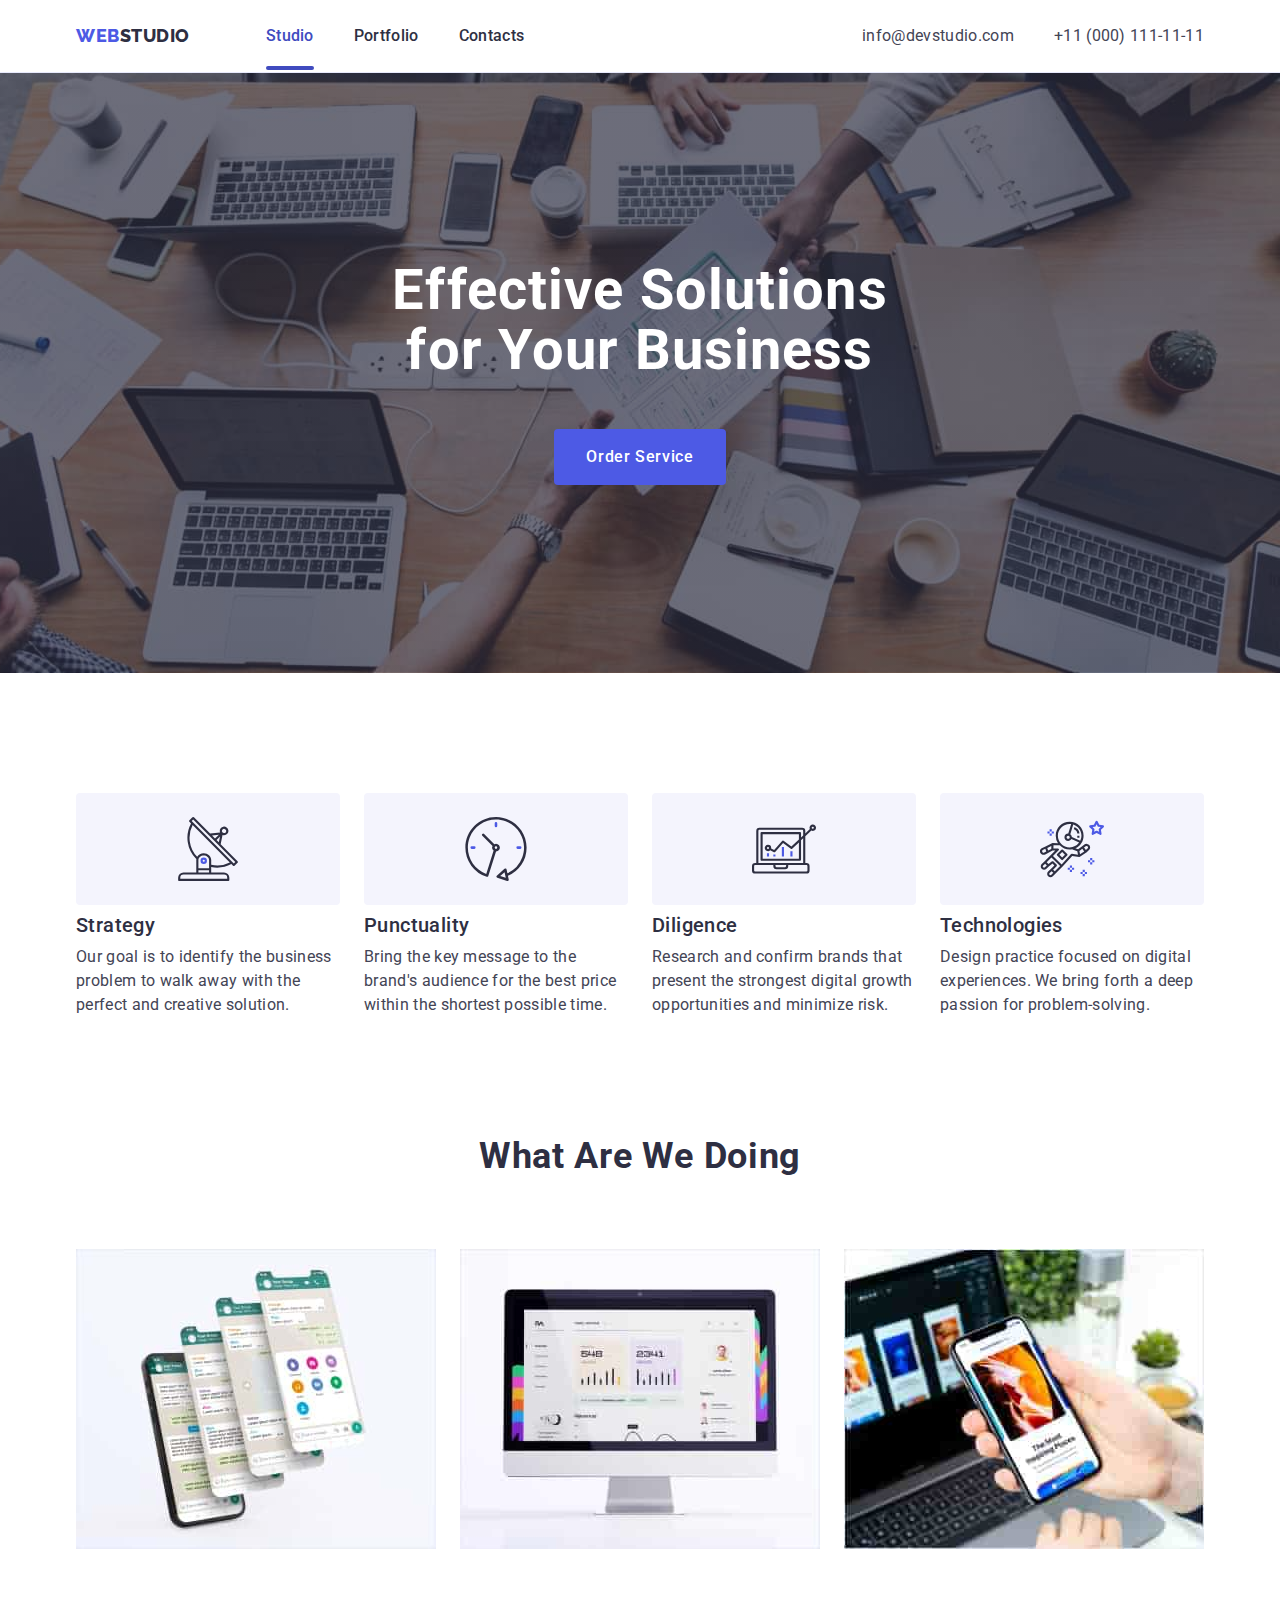
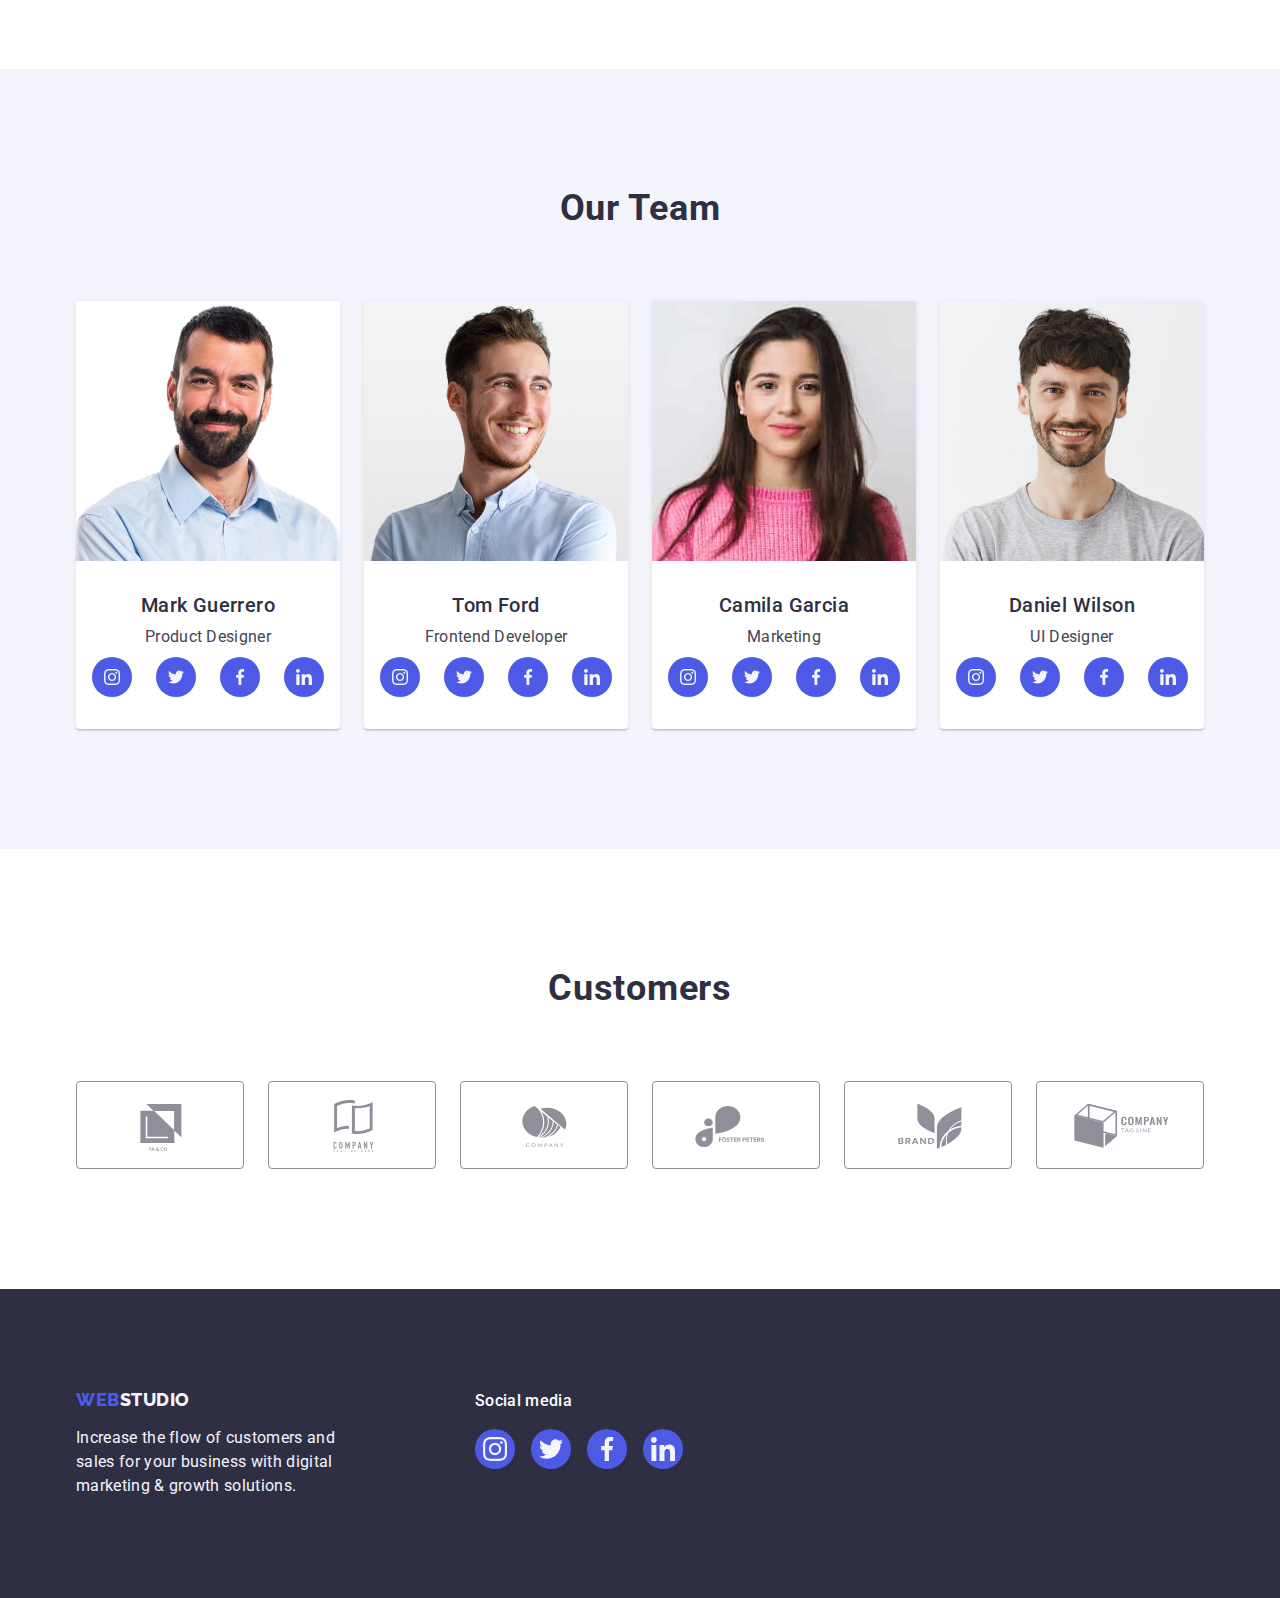
==== index.html @ 55351c13 "Initial commit" ====
<!DOCTYPE html>
<html lang="en">
  <head>
    <meta charset="utf-8" />
    <meta name="description" content="Effective solutions for business" />
    <link rel="preconnect" href="https://fonts.googleapis.com" />
    <link rel="preconnect" href="https://fonts.gstatic.com" crossorigin />
    <link
      href="https://fonts.googleapis.com/css2?family=Raleway:wght@800&family=Roboto:wght@400;500;700;900&display=swap"
      rel="stylesheet"
    />
    <link
      rel="stylesheet"
      href="https://cdnjs.cloudflare.com/ajax/libs/modern-normalize/2.0.0/modern-normalize.min.css"
    />
    <link rel="stylesheet" href="./css/styles.css" />
    <title>Solutions for effective business</title>
  </head>
  <!--Header section-->
  <body class="page">
    <header class="header">
      <div class="header-container container">
        <nav class="header-nav">
          <a class="header-logo link" href="./index.html"
            >Web<span class="header-logo-span">Studio</span></a
          >
          <ul class="header-list list">
            <li class="header-item">
              <a class="header-link link active" href="./index.html">Studio</a>
            </li>
            <li class="header-item">
              <a class="header-link link" href="./portfolio.html">Portfolio</a>
            </li>
            <li class="header-item">
              <a class="header-link link" href="">Contacts</a>
            </li>
          </ul>
        </nav>
        <address class="address">
          <ul class="address-list list">
            <li class="address-item">
              <a class="header-contact link" href="mailto:info@devstudio.com"
                >info@devstudio.com</a
              >
            </li>
            <li class="address-item link">
              <a class="header-contact link" href="tel:+110001111111"
                >+11 (000) 111-11-11</a
              >
            </li>
          </ul>
        </address>
      </div>
    </header>
    <!--Main block-->
    <main class="main">
      <!--Hero section-->
      <section class="section hero">
        <div class="hero-container container">
          <h1 class="hero-title">
            Effective Solutions <br />for Your Business
          </h1>
          <button class="hero-btn" type="button" data-modal-open>
            Order Service
          </button>
        </div>
      </section>
      <!--Benefits section-->
      <section class="section benefits">
        <div class="container">
          <h2 hidden class="visually-hidden">Features</h2>
          <ul class="benefits-list list">
            <li class="benefits-item">
              <div class="block">
                <svg class="benefits-icon" width="64" height="64">
                  <use href="./images/icons.svg#icon-antenna"></use>
                </svg>
              </div>
              <h3 class="benefits-title">Strategy</h3>
              <p class="benefits-text">
                Our goal is to identify the business problem to walk away with
                the perfect and creative solution.
              </p>
            </li>
            <li class="benefits-item">
              <div class="block">
                <svg class="benefits-icon" width="64" height="64">
                  <use href="./images/icons.svg#icon-clock"></use>
                </svg>
              </div>
              <h3 class="benefits-title">Punctuality</h3>
              <p class="benefits-text">
                Bring the key message to the brand's audience for the best price
                within the shortest possible time.
              </p>
            </li>
            <li class="benefits-item">
              <div class="block">
                <svg class="benefits-icon" width="64" height="64">
                  <use href="./images/icons.svg#icon-diagram"></use>
                </svg>
              </div>
              <h3 class="benefits-title">Diligence</h3>
              <p class="benefits-text">
                Research and confirm brands that present the strongest digital
                growth opportunities and minimize risk.
              </p>
            </li>
            <li class="benefits-item">
              <div class="block">
                <svg class="benefits-icon" width="64" height="64">
                  <use href="./images/icons.svg#icon-astronaut"></use>
                </svg>
              </div>
              <h3 class="benefits-title">Technologies</h3>
              <p class="benefits-text">
                Design practice focused on digital experiences. We bring forth a
                deep passion for problem-solving.
              </p>
            </li>
          </ul>
        </div>
      </section>
      <!--Tech section-->
      <section class="section tech">
        <div class="container">
          <h2 class="tech-title">What are we doing</h2>
          <ul class="tech-list list">
            <li class="tech-item">
              <img
                class="tech-img"
                src="./images/technologies/img-1.jpg"
                alt="An open window in the computer"
                width="360"
              />
            </li>
            <li class="tech-item">
              <img
                class="tech-img"
                src="./images/technologies/img-2.jpg"
                alt="Open functions on the phone"
                width="360"
              />
            </li>
            <li class="tech-item">
              <img
                class="tech-img"
                src="./images/technologies/img-3.jpg"
                alt="An open program on the phone"
                width="360"
              />
            </li>
          </ul>
        </div>
      </section>
      <!--Team section-->
      <section class="section team">
        <div class="container">
          <h2 class="team-title">Our Team</h2>
          <ul class="team-list list">
            <li class="team-item">
              <img
                class="team-img"
                src="./images/teamcards/img-1.jpg"
                alt="The portrait of product designer"
                width="264"
              />
              <div class="card-name">
                <h3 class="team-name">Mark Guerrero</h3>
                <p class="team-text">Product Designer</p>
                <ul class="networks-list list">
                  <li class="networks-item">
                    <a href="" class="networks-link">
                      <svg class="networks-icon" width="16" height="16">
                        <use href="./images/icons.svg#icon-instagram"></use>
                      </svg>
                    </a>
                  </li>
                  <li class="networks-item">
                    <a href="" class="networks-link">
                      <svg class="networks-icon" width="16" height="16">
                        <use href="./images/icons.svg#icon-twitter"></use>
                      </svg>
                    </a>
                  </li>
                  <li class="networks-item">
                    <a href="" class="networks-link">
                      <svg class="networks-icon" width="16" height="16">
                        <use href="./images/icons.svg#icon-facebook"></use>
                      </svg>
                    </a>
                  </li>
                  <li class="networks-item">
                    <a href="" class="networks-link">
                      <svg class="networks-icon" width="16" height="16">
                        <use href="./images/icons.svg#icon-linkedin"></use>
                      </svg>
                    </a>
                  </li>
                </ul>
              </div>
            </li>
            <li class="team-item">
              <img
                class="team-img"
                src="./images/teamcards/img-2.jpg"
                alt="The portrait of frontend developer"
                width="264"
              />
              <div class="card-name">
                <h3 class="team-name">Tom Ford</h3>
                <p class="team-text">Frontend Developer</p>
                <ul class="networks-list list">
                  <li class="networks-item">
                    <a href="" class="networks-link">
                      <svg class="networks-icon" width="16" height="16">
                        <use href="./images/icons.svg#icon-instagram"></use>
                      </svg>
                    </a>
                  </li>
                  <li class="networks-item">
                    <a href="" class="networks-link">
                      <svg class="networks-icon" width="16" height="16">
                        <use href="./images/icons.svg#icon-twitter"></use>
                      </svg>
                    </a>
                  </li>
                  <li class="networks-item">
                    <a href="" class="networks-link">
                      <svg class="networks-icon" width="16" height="16">
                        <use href="./images/icons.svg#icon-facebook"></use>
                      </svg>
                    </a>
                  </li>
                  <li class="networks-item">
                    <a href="" class="networks-link">
                      <svg class="networks-icon" width="16" height="16">
                        <use href="./images/icons.svg#icon-linkedin"></use>
                      </svg>
                    </a>
                  </li>
                </ul>
              </div>
            </li>
            <li class="team-item">
              <img
                class="team-img"
                src="./images/teamcards/img-3.jpg"
                alt="The portrait of a marketing employee"
                width="264"
              />
              <div class="card-name">
                <h3 class="team-name">Camila Garcia</h3>
                <p class="team-text">Marketing</p>
                <ul class="networks-list list">
                  <li class="networks-item">
                    <a href="" class="networks-link">
                      <svg class="networks-icon" width="16" height="16">
                        <use href="./images/icons.svg#icon-instagram"></use>
                      </svg>
                    </a>
                  </li>
                  <li class="networks-item">
                    <a href="" class="networks-link">
                      <svg class="networks-icon" width="16" height="16">
                        <use href="./images/icons.svg#icon-twitter"></use>
                      </svg>
                    </a>
                  </li>
                  <li class="networks-item">
                    <a href="" class="networks-link">
                      <svg class="networks-icon" width="16" height="16">
                        <use href="./images/icons.svg#icon-facebook"></use>
                      </svg>
                    </a>
                  </li>
                  <li class="networks-item">
                    <a href="" class="networks-link">
                      <svg class="networks-icon" width="16" height="16">
                        <use href="./images/icons.svg#icon-linkedin"></use>
                      </svg>
                    </a>
                  </li>
                </ul>
              </div>
            </li>
            <li class="team-item">
              <img
                class="team-img"
                src="./images/teamcards/img-4.jpg"
                alt="The portrait of UI designer"
                width="264"
              />
              <div class="card-name">
                <h3 class="team-name">Daniel Wilson</h3>
                <p class="team-text">UI Designer</p>
                <ul class="networks-list list">
                  <li class="networks-item">
                    <a href="" class="networks-link">
                      <svg class="networks-icon" width="16" height="16">
                        <use href="./images/icons.svg#icon-instagram"></use>
                      </svg>
                    </a>
                  </li>
                  <li class="networks-item">
                    <a href="" class="networks-link">
                      <svg class="networks-icon" width="16" height="16">
                        <use href="./images/icons.svg#icon-twitter"></use>
                      </svg>
                    </a>
                  </li>
                  <li class="networks-item">
                    <a href="" class="networks-link">
                      <svg class="networks-icon" width="16" height="16">
                        <use href="./images/icons.svg#icon-facebook"></use>
                      </svg>
                    </a>
                  </li>
                  <li class="networks-item">
                    <a href="" class="networks-link">
                      <svg class="networks-icon" width="16" height="16">
                        <use href="./images/icons.svg#icon-linkedin"></use>
                      </svg>
                    </a>
                  </li>
                </ul>
              </div>
            </li>
          </ul>
        </div>
      </section>
      <!--Clients section-->
      <section class="clients-section">
        <div class="clients-container container">
          <h2 class="clients-title">Customers</h2>
          <ul class="clients-list list">
            <li class="clients-item">
              <a class="clients-link" href="" aria-label="Logo 1">
                <svg class="clients-icon" width="104" height="56">
                  <use href="./images/icons.svg#icon-logo-1"></use>
                </svg>
              </a>
            </li>
            <li class="clients-item">
              <a class="clients-link" href="" aria-label="Logo 2">
                <svg class="clients-icon" width="104" height="56">
                  <use href="./images/icons.svg#icon-logo-2"></use>
                </svg>
              </a>
            </li>
            <li class="clients-item">
              <a class="clients-link" href="" aria-label="Logo 3">
                <svg class="clients-icon" width="104" height="56">
                  <use href="./images/icons.svg#icon-logo-3"></use>
                </svg>
              </a>
            </li>
            <li class="clients-item">
              <a class="clients-link" href="" aria-label="Logo 4">
                <svg class="clients-icon" width="104" height="56">
                  <use href="./images/icons.svg#icon-logo-4"></use>
                </svg>
              </a>
            </li>
            <li class="clients-item">
              <a class="clients-link" href="" aria-label="Logo 5">
                <svg class="clients-icon" width="104" height="56">
                  <use href="./images/icons.svg#icon-logo-5"></use>
                </svg>
              </a>
            </li>
            <li class="clients-item">
              <a class="clients-link" href="" aria-label="Logo 6">
                <svg class="clients-icon" width="104" height="56">
                  <use href="./images/icons.svg#icon-logo-6"></use>
                </svg>
              </a>
            </li>
          </ul>
        </div>
      </section>
    </main>
    <!--Footer section-->
    <footer class="footer">
      <div class="footer-container container">
        <div class="logo-container">
          <a class="footer-logo link" href="./index.html"
            >Web<span class="footer-logo-span">Studio</span>
          </a>
          <p class="footer-text">
            Increase the flow of customers and sales for your business with
            digital marketing & growth solutions.
          </p>
        </div>
        <div class="container">
          <p class="social-text">Social media</p>
          <ul class="footer-list list">
            <li class="footer-item">
              <a href="" class="footer-link">
                <svg class="footer-icon" width="24" height="24">
                  <use href="./images/icons.svg#icon-instagram"></use>
                </svg>
              </a>
            </li>
            <li class="footer-item">
              <a href="" class="footer-link">
                <svg class="footer-icon" width="24" height="24">
                  <use href="./images/icons.svg#icon-twitter"></use>
                </svg>
              </a>
            </li>
            <li class="footer-item">
              <a href="" class="footer-link">
                <svg class="footer-icon" width="24" height="24">
                  <use href="./images/icons.svg#icon-facebook"></use>
                </svg>
              </a>
            </li>
            <li class="footer-item">
              <a href="" class="footer-link">
                <svg class="footer-icon" width="24" height="24">
                  <use href="./images/icons.svg#icon-linkedin"></use>
                </svg>
              </a>
            </li>
          </ul>
        </div>
      </div>
    </footer>
    <!--Modal section-->
    <div class="backdrop is-hidden" data-modal>
      <div class="modal">
        <button class="modal-btn" type="button" data-modal-close>
          <svg class="modal-icon" width="8" height="8">
            <use href="./images/icons.svg#icon-close"></use>
          </svg>
        </button>
        <strong class="modal-caption"
          >Leave your contacts and we will call you back</strong
        >
        <form class="modal-form" name="review_form">
          <label class="modal-form-field">
            <span class="modal-form-label">Name</span>
            <input class="modal-form-input" type="text" name="user_name" />
          </label>
          <label class="modal-form-field">
            <span class="modal-form-label">Phone</span>
            <input class="modal-form-input" type="tel" name="user_phone" />
          </label>
          <label class="modal-form-field">
            <span class="modal-form-label">Email</span> 
            <input class="modal-form-input" type="email" name="user_email" />
          </label>  
        <button type="submit">Send</button> 
      </div>
      
      </form>
    </div>
    <script src="./js/modal.js"></script>
  </body>
</html>
---- css/styles.css ----
:root {
    --main-dark-cl: #434455;
    --main-white-bgd:#FFFFFF;
    --bright-blue-cl: #4D5AE5; 
    --dark-title-cl: #2E2F42;
    --dark-blue-bgd: #404bbf;
    --simple-white-cl: #F4F4FD;
    --border-white-cl: #e7e9fc;
    --lights-late-cl: #8E8F99;
    --networks-cl: #31d0aa;
    --modal-bdg: #fcfcfc;
  
}

/* Common styles */

body {
    font-family: "Roboto", sans-serif;
    color: var(--main-dark-cl);
    background-color: var(--main-white-bgd);
    font-size: 16px;
    line-height: 1.5;
}
   /* Reset */
h1,h2,h3,h4,h5,h6,p,ul {
    margin: 0;
}   
img {
    display: block;
    max-width: 100%;
    height: auto;
}

.list {
    list-style: none;
    margin: 0;
    padding: 0;
}
.link {
    text-decoration: none;
}
.container {
    width: 1158px;
    margin-left: auto;
    margin-right: auto;
    padding-left: 15px;
    padding-right: 15px;
}
.visually-hidden {
    position: absolute;
    width: 1px;
    height: 1px;
    margin: -1px;
    border: 0;
    padding: 0;
    white-space: nowrap;
    clip-path: inset(100%);
    clip: rect(0 0 0 0);
    overflow: hidden;
}    

/* Header styles */

.header {
    font-style: normal;
    border-bottom: 1px solid var(--border-white-cl);
    box-shadow: 0px 1px 6px 0px rgba(46, 47, 66, 0.08), 0px 1px 1px 0px rgba(46, 47, 66, 0.16), 0px 2px 1px 0px rgba(46, 47, 66, 0.08);
}
.header-container {
    display: flex;
    align-items: center;
    justify-content: space-between;
}
.header-nav {
    display: flex;
    align-items: center;
    padding: 24px 0;
}

.header-logo {
    font-family: 'Raleway', sans-serif;
    font-weight: 800;
    font-size: 18px;
    line-height: 1.17;
    letter-spacing: 0.03em;
    text-transform: uppercase;
    color: var(--bright-blue-cl);
    margin-right: 76px;
}

.header-logo-span {
    color: var(--dark-title-cl);
}
.header-list {
    display: flex;
    align-items: flex-start;
    gap: 40px;
}
.header-item {
    
}
.header-link {
    position: relative;
    font-weight: 500;
    font-size: 16px;
    line-height: 1.5;
    letter-spacing: 0.02em;
    color: var(--dark-title-cl);
    padding: 24px 0;
    transition-property: color;
    transition-duration: 250ms;
    transition-timing-function: cubic-bezier(0.4, 0, 0.2, 1);
}
.header-link.active::after {
    content: "";
    position: absolute;
    bottom: -1px;
    left: 0;
    display: block;
    width: 100%;
    height: 4px;
    background-color: var(--dark-blue-bgd);
    border-radius: 2px;
      
}
.header-link:hover,
.header-link:focus {
    color: var(--dark-blue-bgd);
} 
.active {
    color: var(--dark-blue-bgd);
}
.address {
    font-style: normal;
}
.address-list {
    display: flex;
    align-items: center;
    gap: 40px;
}

.header-contact {
    font-weight: 400;
    font-size: 16px;
    line-height: 1.5;
    letter-spacing: 0.02em;
    color: var(--main-dark-cl);
    transition-property: color;
    transition-duration: 250ms;
    transition-timing-function: cubic-bezier(0.4, 0, 0.2, 1);
}

.header-contact:hover,
.header-contact:focus {
    color: var(--dark-blue-bgd);
}


/* Hero styles */


.hero {
    max-width: 1440px;
    margin: 0 auto;
    background-color: var(--dark-title-cl);
    padding-top: 188px;
    padding-bottom: 188px;
    background-image: linear-gradient(rgba(46, 47, 66, 0.70), rgba(46, 47, 66, 0.70)), url(../images/technologies/office.jpg);
    background-repeat: no-repeat;
    background-position: center;
    background-size: cover;
}
.hero-container {
    
}

.hero-title {
    font-style: normal;
    font-weight: 700;
    font-size: 56px;
    line-height: 1.07;
    text-align: center;
    letter-spacing: 0.02em;
    color: var(--main-white-bgd);
    display: block;
    margin: 0 auto;
    margin-bottom: 48px;
    max-width: 496px;
}

.hero-btn {
    font-style: normal;
    font-weight: 500;
    font-size: 16px;
    line-height: 1.5;
    letter-spacing: 0.04em;
    background-color: var(--bright-blue-cl);
    color: var(--main-white-bgd);
    cursor: pointer;
    display: block;
    margin: 0 auto;
    min-width: 169px;
    height: 56px;
    border: none;
    border-radius: 4px;
    padding: 16px 32px;
    align-items: center;
    transition-property: background-color;
    transition-duration: 250ms;
    transition-timing-function: cubic-bezier(0.4, 0, 0.2, 1);
}
.hero-btn:hover,
.hero-btn:focus {
    background-color: var(--dark-blue-bgd);
}


/* Benefits styles */

.benefits {
    font-style: normal;
    letter-spacing: 0.02em;
    padding: 120px 0
}

.benefits-list {
    width: 100%;
    height: 100%;
    display: flex;
    justify-content: space-around;
    gap: 24px;
}

.benefits-item {
    width: calc((100% - 72px) / 4);
}

.benefits-title {
    font-weight: 500;
    font-size: 20px;
    line-height: 1.2;
    letter-spacing: 0.02em;
    color: var(--dark-title-cl);
    margin-bottom: 8px;
}

.benefits-text {
    font-weight: 400;
    font-size: 16px;
    line-height: 1.5;
}
.benefits-icon {  
    width: 64px;
    height: 64px;
}
.block {
    display: flex;
    justify-content: center;
    align-items: center;
    height: 112px;
    background-color: var(--simple-white-cl);
    border-radius: 4px;
    margin-bottom: 8px;
}

/* Tech section */

.section {}

.tech {
    padding-bottom: 120px;
}

.tech-title {
    font-style: normal;
    font-weight: 700;
    font-size: 36px;
    line-height: 1.11;
    text-align: center;
    letter-spacing: 0.02em;
    text-transform: capitalize;
    color: var(--dark-title-cl);
    margin-bottom: 72px;
}

.tech-list {
    display: flex;
    gap: 24px;
}

.tech-item {
}

.tech-img {
    gap: 24px;
}

/* Team section */

.section {}

.team {
    font-style: normal;
    background-color: var(--simple-white-cl);
    padding: 120px 0;

}

.team-title {
    font-weight: 700;
    font-size: 36px;
    line-height: 1.11;
    text-align: center;
    letter-spacing: 0.02em;
    text-transform: capitalize;
    color: var(--dark-title-cl);
    margin-bottom: 72px;
}

.team-list {
   display: flex;
   gap: 24px;
}

.team-item {
    background-color: var(--main-white-bgd);
    border-radius: 0px 0px 4px 4px;
    box-shadow: 0px 2px 1px 0px rgba(46, 47, 66, 0.08), 0px 1px 1px 0px rgba(46, 47, 66, 0.16), 0px 1px 6px 0px rgba(46, 47, 66, 0.08);
}

.team-img {
    
}

.team-name {
    font-weight: 500;
    font-size: 20px;
    line-height: 1.2;
    text-align: center;
    letter-spacing: 0.02em;
    color: var(--dark-title-cl);
    margin-bottom: 8px;
    text-align: center;
}

.team-text {
    font-weight: 400;
    font-size: 16px;
    line-height: 1.5;
    text-align: center;
    letter-spacing: 0.02em;
    text-align: center;
    margin-bottom: 8px;
}
.card-name {
    padding: 32px 0px;
}
.networks-list {
    display: flex;
    justify-content: center;
    align-items: center;
    gap: 24px;
}

.networks-item {
    width: 40px;
    height: 40px;
}

.networks-link {
    width: 100%;
    height: 100%;
    display: flex;
    align-items: center;
    justify-content: center;
    background-color: var(--bright-blue-cl);
    border-radius: 50%;
    transition: background-color 250ms cubic-bezier(0.4, 0, 0.2, 1);
}

.networks-icon {
    display: block;
    margin: 0 auto;
    fill: var(--simple-white-cl)
}
.networks-link:hover,
.networks-link:focus {
    background-color: var(--dark-blue-bgd)
}
/* Clients*/

.clients-section {
    padding: 120px 0;
}
.clients-title {
    font-weight: 700;
    font-size: 36px;
    line-height: 1.11;
    text-align: center;
    letter-spacing: 0.02em;
    text-transform: capitalize;
    color: var(--dark-title-cl);
    margin-bottom: 72px;
}
.clients-list {
    display: flex;
    justify-content: center;
    gap: 24px;
}

.clients-item {
    width: calc((100% - 120px) / 6);
    

}

.clients-link {
    color: var(--lights-late-cl);
    display: flex;
    justify-content: center;
    align-items: center;
    border-radius: 4px;
    border: 1px solid var(--lights-late-cl);
    width: 168px;
    height: 88px;
    transition: border-color 250ms cubic-bezier(0.4, 0, 0.2, 1), color 250ms cubic-bezier(0.4, 0, 0.2, 1);
}
.clients-icon {
    fill: currentColor;
}
.clients-link:hover {
    border-color: var(--dark-blue-bgd);
    color: var(--dark-blue-bgd);
}

.clients-link:focus {
    border-color: var(--dark-blue-bgd);
    color: var(--dark-blue-bgd);

}

/* Footer section */

.footer {
    background: var(--dark-title-cl);
    padding-top: 100px;
    padding-bottom: 100px;
}

.footer-container {
    display: flex;
    align-items: baseline;
    gap: 120px; 
}
.logo-container {
}
.footer-logo {
    font-family: 'Raleway', sans-serif;
    font-weight: 800;
    font-size: 18px;
    line-height: 1.17;
    letter-spacing: 0.03em;
    text-transform: uppercase;
    color: var(--bright-blue-cl);
    display: inline-block;
    margin-bottom: 16px;

}

.footer-logo-span {
    color: var(--simple-white-cl);
}

.footer-text {
    width: 264px;
    font-style: normal;
    font-weight: 400;
    font-size: 16px;
    line-height: 1.5;
    letter-spacing: 0.02em;
    color: var(--simple-white-cl);
    
}

.footer-list {
    display: flex;
    justify-content: flex-start;
    align-items: center;
    gap: 16px;
}
.social-text {
    font-size: 16px;
    font-weight: 500;
    line-height: 1.5;
    letter-spacing: 0.02em;
    color: var(--main-white-bgd);
    margin-bottom: 16px; 
}

.footer-item {
    width: 40px;
    height: 40px;
    border-radius: 50%;
}


.footer-link {
    width: 100%;
    height: 100%;
    border-radius: 50%;
    display: flex;
    align-items: center;
    justify-content: center;
    background-color: var(--bright-blue-cl);
    transition: background-color 250ms cubic-bezier(0.4, 0, 0.2, 1);
}

.footer-icon {
    fill: var(--simple-white-cl)
}
.footer-link:hover,
.footer-link:focus {
    background-color: var(--networks-cl);
}

/* App search */

.app {
    padding-top: 96px;
    padding-bottom: 120px;
}

.search {
    padding-top: 96px;
    padding-bottom: 120px;
}

.searcch-list {
   display: flex;
   align-items: center;
   justify-content: center;
   gap: 24px;
   margin-bottom: 72px;
   
}

.search-item {}

.search-btn {
    font-style: normal;
    font-weight: 500;
    font-size: 16px;
    line-height: 1.5;
    text-align: center;
    letter-spacing: 0.04em;
    color: var(--bright-blue-cl);
    background-color: var(--simple-white-cl);
    cursor: pointer;
    padding: 12px 24px;
    border: 1px solid var(--border-white-cl);
    border-radius: 4px;
    transition-property: color, background-color, border, border-radius;
    transition-duration: 250ms;
    transition-timing-function: cubic-bezier(0.4, 0, 0.2, 1);
}
.search-btn:hover,
.search-btn:focus {
    color: var(--main-white-bgd);
    background-color: var(--dark-blue-bgd);
    border: 1px solid transparent;
    border-radius: 4px;
}


.app-list {
    display: flex;
    flex-wrap: wrap;
    row-gap: 48px;
    column-gap: 24px;
}

.app-item {
    width: calc((100% - 48px) / 3);
}

.app-content {
    padding: 32px 16px;
    border: 1px solid var(--border-white-cl);
    border-top: none;
}

.app-title {
    font-style: normal;
    font-weight: 500;
    font-size: 20px;
    line-height: 1.2;
    letter-spacing: 0.02em;
    color: var(--dark-title-cl);
    margin-bottom: 8px;
}

.app-text {
    font-style: normal;
    font-weight: 400;
    font-size: 16px;
    line-height: 1.5;
    letter-spacing: 0.02em;
    color: var(--main-dark-cl);
}
/* Overlay */
.wrapper {
    position: relative;
    overflow: hidden;
    
}

.app-img {}

.overlay {
    position: absolute;
    top:0;
    left:0;
    width: 100%;
    height: 100%;
    color: var(--simple-white-cl);
    background: var(--bright-blue-cl);
    font-size: 16px;
    font-style: normal;
    font-weight: 400;
    line-height: 24px;
    letter-spacing: 0.32px;
    padding: 40px 32px 164px;
    transform: translateY(100%);
    transition: transform 250ms cubic-bezier(0.4, 0, 0.2, 1);
    
}
.app-item:hover .overlay {
    transform: translateY(0);
}

/* Modal styles */
.backdrop {
    position: fixed;
    top: 0;
    left: 0;
    width: 100%;
    height: 100%;
    background-color:rgba(46, 47, 66, 0.4);
    transition: opacity 250ms cubic-bezier(0.4, 0, 0.2, 1), visibility 250ms cubic-bezier(0.4, 0, 0.2, 1);
}
.backdrop.is-hidden {
    opacity: 0;
    visibility: hidden;
    pointer-events: none;
}

.modal {
    padding: 72px 24px 24px;
    position: absolute;
    top: 50%;
    left :50%;
    width: 408px;
    min-height: 584px;
    flex-shrink: 0;
    border-radius: 4px;
    background-color: var(--modal-bdg);
    box-shadow: 0px 2px 1px 0px rgba(0, 0, 0, 0.20), 0px 1px 3px 0px rgba(0, 0, 0, 0.12), 0px 1px 1px 0px rgba(0, 0, 0, 0.14);
    transform: translateX(-50%) translateY(-50%);
    transition: transform 250ms cubic-bezier(0.4, 0, 0.2, 1);
    
}
.modal-btn{
    position: absolute;
    top: 24px;
    right: 24px;
    display: flex;
    justify-content: center;
    align-items: center;
    width: 24px;
    height: 24px;
    padding: 0;
    cursor: pointer;
    border-radius: 50%;
    border: 1px solid rgba(0, 0, 0, 0.10);
    background-color: var(--border-white-cl);
    transition: background-color 250ms cubic-bezier(0.4, 0, 0.2, 1), border 250ms cubic-bezier(0.4, 0, 0.2, 1);
}
.modal-btn:hover,
.modal-btn:focus {
    background-color: var(--dark-blue-bgd);
    border: none;
}
.modal-btn:hover,
.modal-btn:focus {
    fill: var(--main-white-bgd);
}
.modal-icon {
    stroke: var(--dark-title-cl);
    transition: fill 250ms cubic-bezier(0.4, 0, 0.2, 1);
}
.modal-caption {
    display: block;
    width: 360px;
    margin-bottom: 16px;;
    color: var(--dark-title-cl);
    text-align: center;
    font-style: normal;
    font-weight: 500;
    line-height: 1.5;
    letter-spacing: 0.32px;
}

.modal-form {
    
}

.modal-form-field {
    display: block;
    margin-bottom: 8px;
}

.modal-form-label {
    display: block;
    margin-bottom: 4px;
    color: var(--lights-late-cl);
    font-size: 12px;
    font-style: normal;
    font-weight: 400;
    line-height: 1.1;
    letter-spacing: 0.48px;
}

.modal-form-input {
    width: 100%;
    height: 40px;
    outline: transparent;
    border-radius: 4px;
    border: 1px solid rgba(46, 47, 66, 0.40);
}
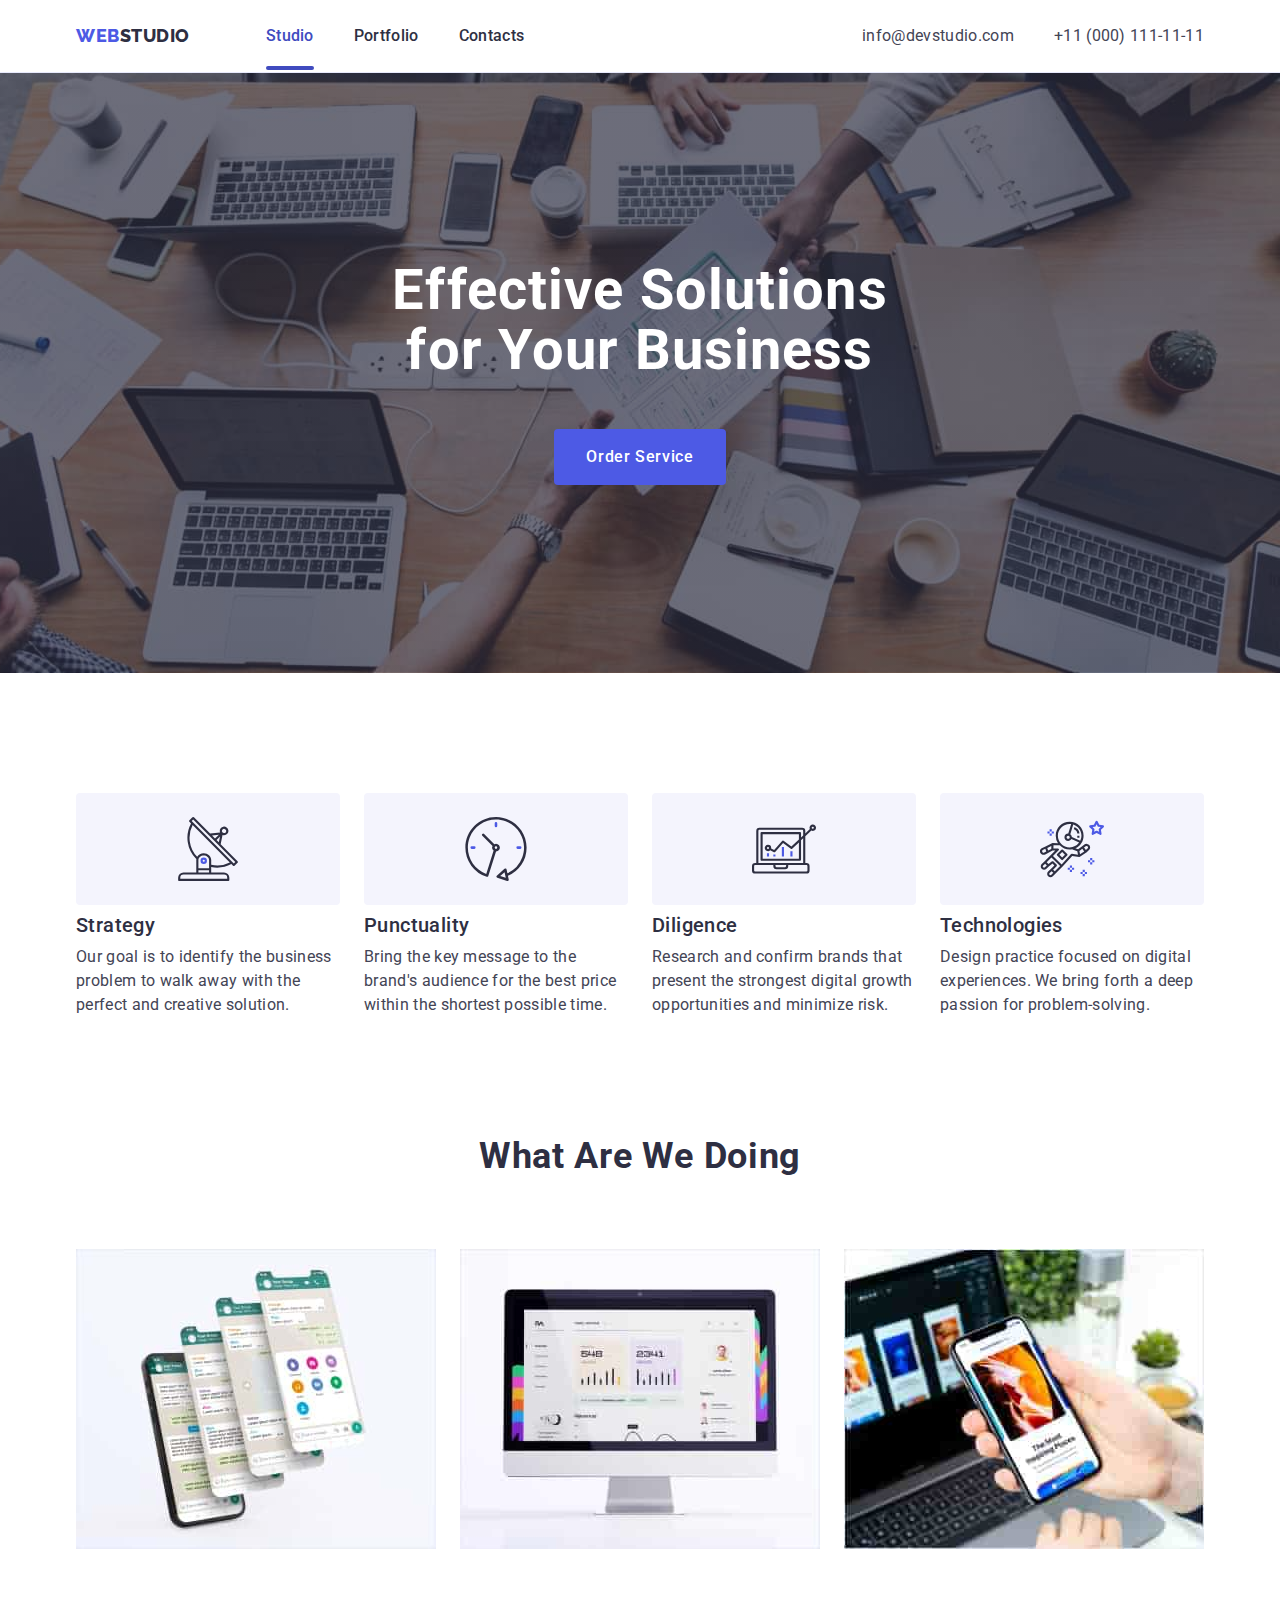
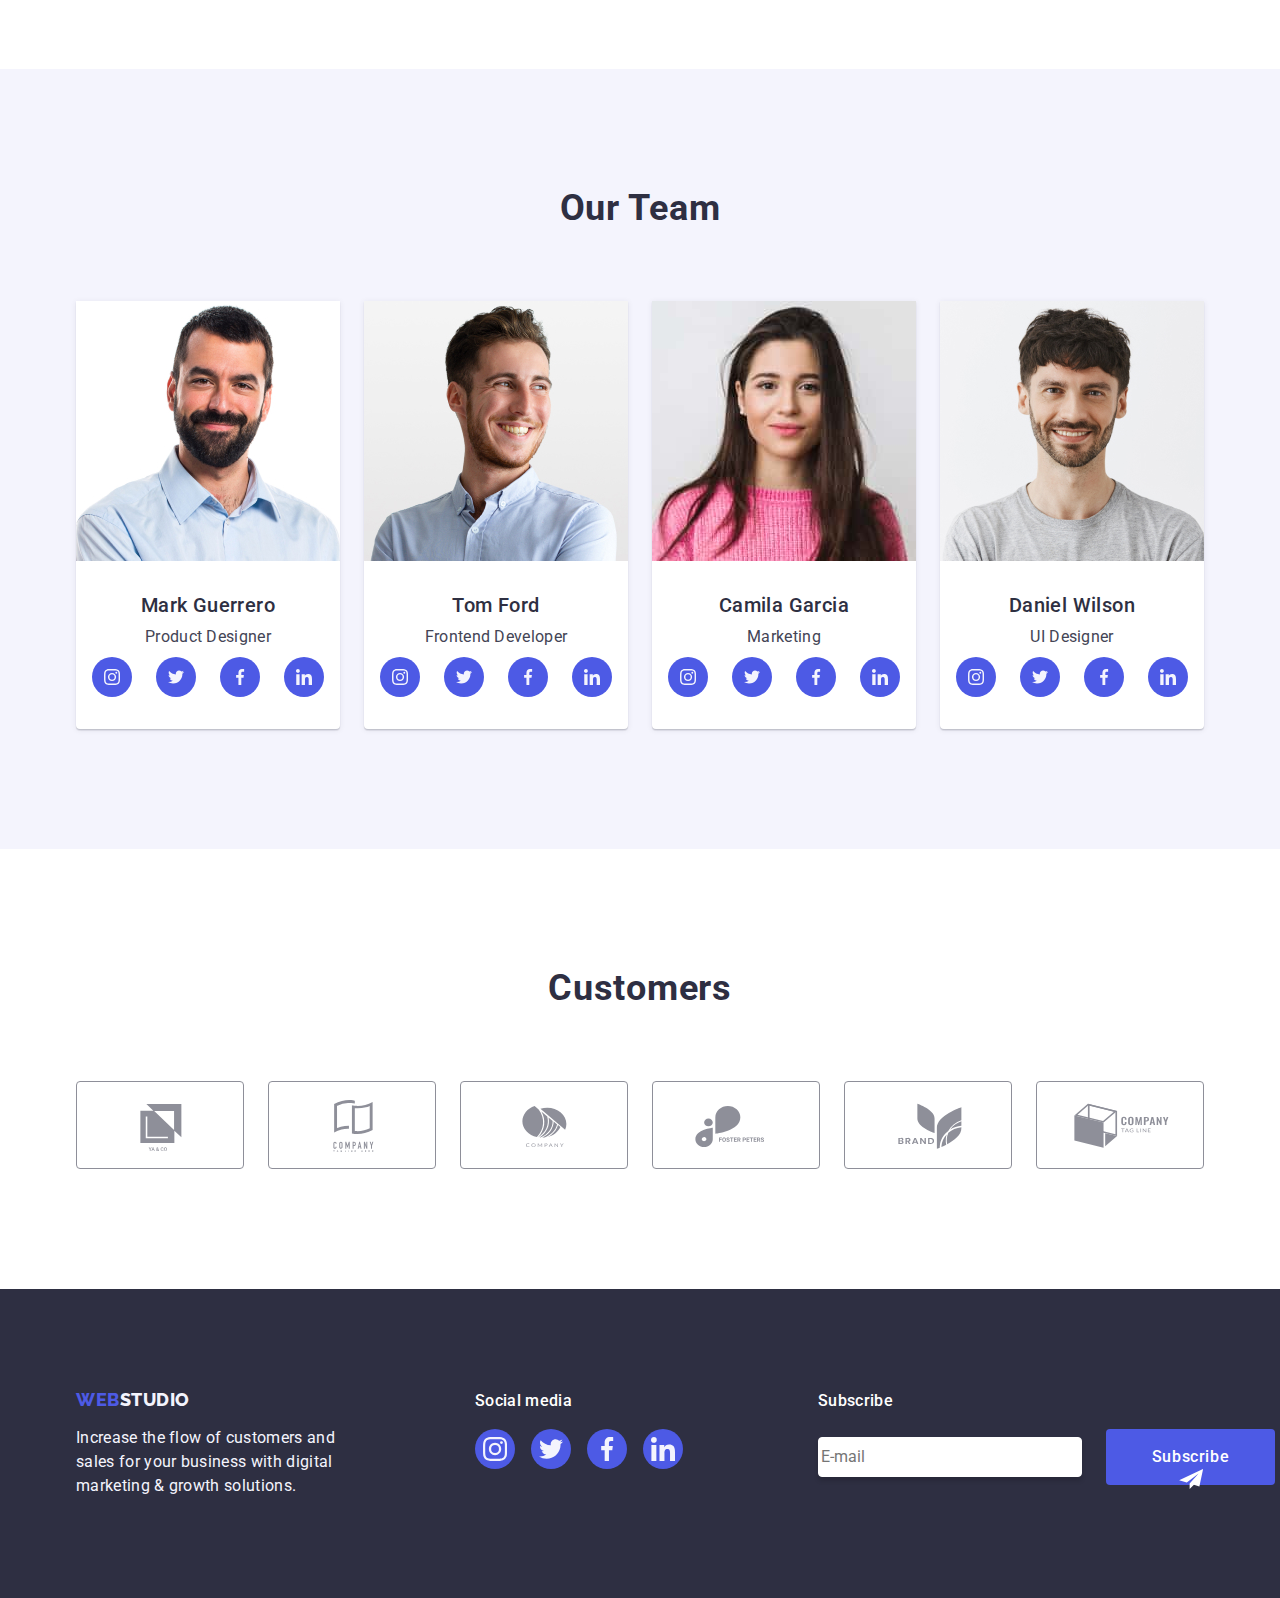
==== commit c2d8408b: "created new form" ====
--- a/index.html
+++ b/index.html
@@ -425,6 +425,23 @@
             </li>
           </ul>
         </div>
+        <div class="footer-form-container">
+          <p class="form-text">Subscribe</p>
+          <ul class="form-list list">
+            <li>
+              <form class="form-container">
+                <input class="form-email" type="email" name="user_email" placeholder="E-mail">
+              </form>  
+            </li>
+            <li>
+              <button class="hero-btn" type="submit">Subscribe
+                <svg class="btn-icon" width="24" height="20">
+                  <use href="./images/icons.svg#icon-send"></use>
+                </svg>
+              </button>
+            </li>
+          </ul>  
+        </div>
       </div>
     </footer>
     <!--Modal section-->
@@ -435,25 +452,44 @@
             <use href="./images/icons.svg#icon-close"></use>
           </svg>
         </button>
-        <strong class="modal-caption"
-          >Leave your contacts and we will call you back</strong
-        >
+        <strong class="modal-caption">Leave your contacts and we will call you back</strong>
         <form class="modal-form" name="review_form">
           <label class="modal-form-field">
             <span class="modal-form-label">Name</span>
             <input class="modal-form-input" type="text" name="user_name" />
+            <svg class="modal-form-icon" width="16" height="16">
+              <use href="./images/icons.svg#icon-name"></use>
+            </svg>
           </label>
           <label class="modal-form-field">
             <span class="modal-form-label">Phone</span>
             <input class="modal-form-input" type="tel" name="user_phone" />
+            <svg class="modal-form-icon" width="16" height="16">
+              <use href="./images/icons.svg#icon-phone"></use>
+            </svg>
           </label>
           <label class="modal-form-field">
             <span class="modal-form-label">Email</span> 
             <input class="modal-form-input" type="email" name="user_email" />
+            <svg class="modal-form-icon" width="16" height="16">
+              <use href="./images/icons.svg#icon-email"></use>
+            </svg>
           </label>  
-        <button type="submit">Send</button> 
+          <label class="modal-form-field">
+            <span class="modal-form-label">Comment</span>
+            <textarea class="modal-form-comment" name="user_comment" rows="8" placeholder="Text input"></textarea>
+          </label>
+          <label class="modal-form-agreement">
+            <input class="modal-form-checkbox" visually hidden type="checkbox">
+            <span class="modal-form-custom-checkbox">
+              <svg class="modal-form-checkbox-icon" width="10" height="8">
+                <use href="./images/icons.svg#icon-vector"></use>
+              </svg>
+            </span>
+            <span class="modal-form-agreemen-desc">I accept the terms and conditions of the <a class="modal-form-link" href="">Privacy Policy</a></span>
+          </label>
+        <button class="hero-btn" type="submit">Send</button> 
       </div>
-      
       </form>
     </div>
     <script src="./js/modal.js"></script>
--- a/css/styles.css
+++ b/css/styles.css
@@ -716,6 +716,7 @@
 }
 
 .modal-form-field {
+    position: relative;
     display: block;
     margin-bottom: 8px;
 }
@@ -734,7 +735,119 @@
 .modal-form-input {
     width: 100%;
     height: 40px;
+    padding: 11px 0 11px 38px;
     outline: transparent;
     border-radius: 4px;
+    font-size: 18px;
     border: 1px solid rgba(46, 47, 66, 0.40);
-}+    transition: border 250ms cubic-bezier(0.4, 0, 0.2, 1);
+}
+.modal-form-input:focus {
+    border-color: var(--bright-blue-cl);
+}
+.modal-form-icon {
+    position: absolute;
+    left: 16px;
+    bottom: 8px;
+    fill: var(--dark-title-cl);
+    transition: fill 250ms cubic-bezier(0.4, 0, 0.2, 1);
+}
+.modal-form-input:focus + .modal-form-icon {
+    fill: var(--bright-blue-cl);
+}
+.modal-form-comment {
+    font-size: 12px;
+    font-style: normal;
+    font-weight: 400;
+    line-height: 1.1;
+    letter-spacing: 0.48px;
+    color: var(--lights-late-cl);
+    width: 100%;
+    height: 120px;
+    padding: 8px 16px;
+    resize: none;
+    outline: transparent;
+    border-radius: 4px;
+    border: 1px solid rgba(46, 47, 66, 0.4);
+    transition: border-color 250ms cubic-bezier(0.4, 0, 0.2, 1);
+}
+.modal-form-comment::placeholder {
+    color: currentColor;
+}
+.modal-form-comment:focus {
+    border-color: var(--bright-blue-cl);
+}   
+.modal-form-agreement {
+    display: flex;
+    align-items: center;
+    gap: 8px;
+    margin-bottom: 24px;
+}
+
+
+.modal-form-custom-checkbox {
+    display: flex;
+    justify-content: center;
+    align-items: center;
+    width: 20px;
+    height: 20px;
+    border-radius: 2px;
+    border: 1px solid rgba(46, 47, 66, 0.40);
+    transition: border-color 250ms cubic-bezier(0.4, 0, 0.2, 1) background-color 250ms cubic-bezier(0.4, 0, 0.2, 1);;
+}
+.modal-form-checkbox:checked + .modal-form-custom-checkbox {
+    border-color: var(--dark-blue-bgd);
+    background-color: var(--dark-blue-bgd);
+}
+
+.modal-form-checkbox-icon {
+    opacity: 0;
+}
+.modal-form-checkbox:checked+.modal-form-custom-checkbox > .modal-form-checkbox-icon {
+    opacity: 1;
+}
+
+.modal-form-agreemen-desc {
+    color: #8E8F99;
+    font-size: 12px;
+    font-style: normal;
+    font-weight: 400;
+    line-height: 1.1;
+    letter-spacing: 0.48px;
+}
+
+.modal-form-link {
+    color: var(--bright-blue-cl);
+    text-decoration: underline;
+}
+.form-list {
+    display: flex;
+    justify-content: center;
+    align-items: center;
+    gap: 24px;  
+}
+.footer-form-container {
+ 
+}
+.form-text {
+    font-size: 16px;
+    font-weight: 500;
+    line-height: 1.5;
+    letter-spacing: 0.02em;
+    color: var(--main-white-bgd);
+    margin-bottom: 16px;
+}
+
+.form-container {}
+
+.form-email {
+    width: 264px;
+    height: 40px;
+    border-radius: 4px;
+    border: 1px solid var(--main-white-bgd);
+    box-shadow: 0px 4px 4px 0px rgba(0, 0, 0, 0.15);
+}
+
+.hero-btn {}
+
+.btn-icon {}